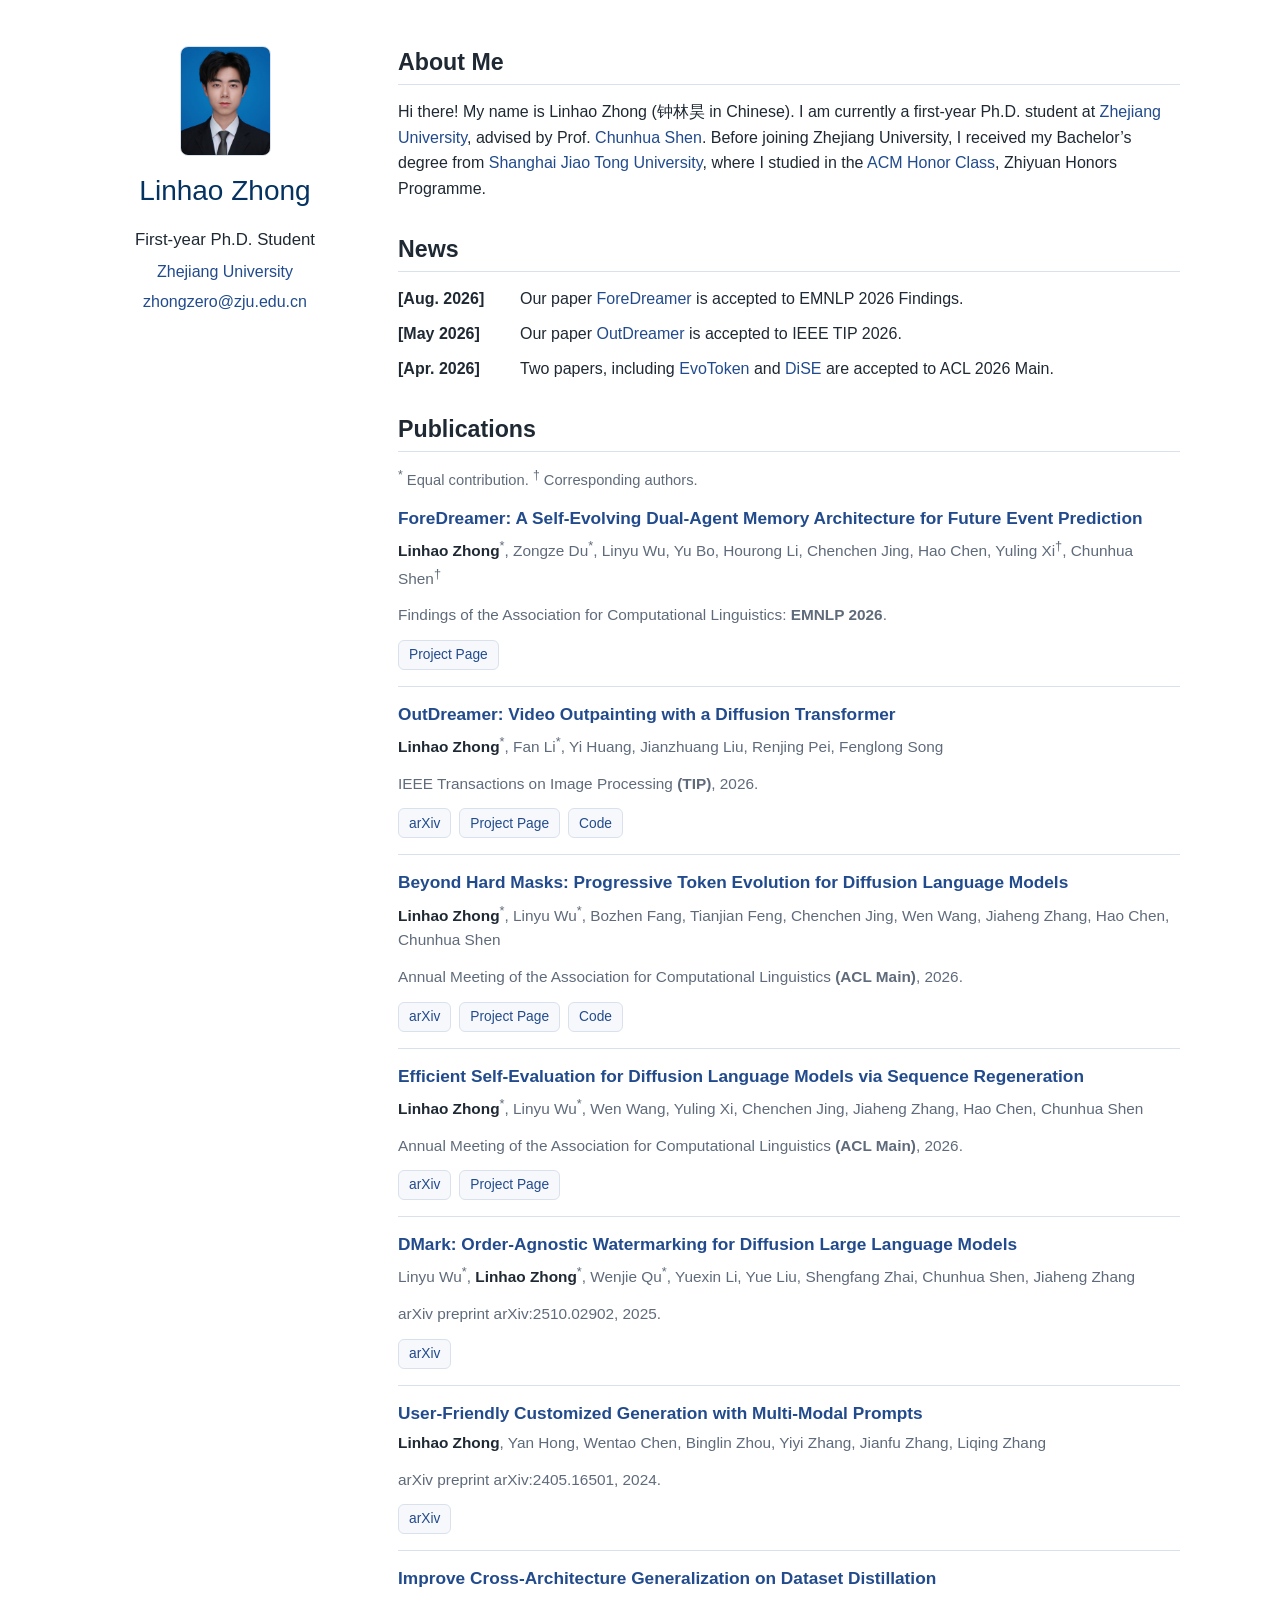
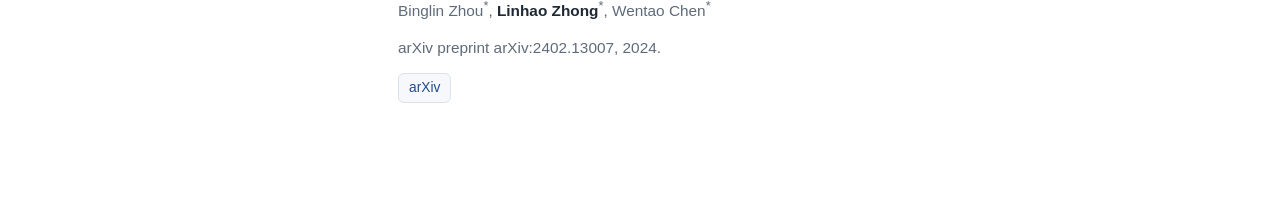
==== index.html @ 13ed76a6 "Add ForeDreamer project page" ====
<!DOCTYPE html>
<html lang="en">
<head>
  <meta charset="UTF-8">
  <meta name="viewport" content="width=device-width, initial-scale=1.0">
  <meta name="description" content="Personal homepage of Linhao Zhong.">
  <title>Linhao Zhong | Zhejiang University</title>
  <link rel="stylesheet" href="./assets/css/homepage.css">
</head>
<body>
  <main class="page">
    <aside class="profile">
      <img class="avatar" src="./assets/Linhao_Zhong.jpg" alt="Linhao Zhong">
      <h1>Linhao Zhong</h1>
      <p class="position">First-year Ph.D. Student</p>
      <p><a href="https://www.zju.edu.cn/" target="_blank" rel="noopener">Zhejiang University</a></p>
      <p><a href="mailto:zhongzero@zju.edu.cn">zhongzero@zju.edu.cn</a></p>
    </aside>

    <section class="content">
      <section class="section" id="about">
        <h2>About Me</h2>
        <p>
          Hi there! My name is Linhao Zhong (钟林昊 in Chinese). I am currently
          a first-year Ph.D. student at
          <a href="https://www.zju.edu.cn/" target="_blank" rel="noopener">Zhejiang University</a>,
          advised by Prof.
          <a href="https://cshen.github.io/" target="_blank" rel="noopener">Chunhua Shen</a>.
          Before joining Zhejiang University, I received my Bachelor’s degree
          from
          <a href="https://en.sjtu.edu.cn/" target="_blank" rel="noopener">Shanghai Jiao Tong University</a>,
          where I studied in the
          <a href="https://acm.sjtu.edu.cn/home" target="_blank" rel="noopener">ACM Honor Class</a>,
          Zhiyuan Honors Programme.
        </p>
      </section>

      <section class="section" id="news">
        <h2>News</h2>
        <ul class="news-list">
          <li>
            <strong>[Aug. 2026]</strong>
            <span>
              Our paper
              <a href="https://zhongzero.github.io/ForeDreamer" target="_blank" rel="noopener">ForeDreamer</a>
              is accepted to EMNLP 2026 Findings.
            </span>
          </li>
          <li>
            <strong>[May 2026]</strong>
            <span>
              Our paper
              <a href="https://zhongzero.github.io/OutDreamer" target="_blank" rel="noopener">OutDreamer</a>
              is accepted to IEEE TIP 2026.
            </span>
          </li>
          <li>
            <strong>[Apr. 2026]</strong>
            <span>
              Two papers, including
              <a href="https://aim-uofa.github.io/EvoTokenDLM" target="_blank" rel="noopener">EvoToken</a>
              and
              <a href="https://zhongzero.github.io/DiSE" target="_blank" rel="noopener">DiSE</a>
              are accepted to ACL 2026 Main.
            </span>
          </li>
        </ul>
      </section>

      <section class="section" id="publications">
        <h2>Publications</h2>
        <p class="pub-note"><sup>*</sup> Equal contribution. <sup>†</sup> Corresponding authors.</p>

        <article class="publication">
          <h3>
            <a href="https://zhongzero.github.io/ForeDreamer" target="_blank" rel="noopener">
              ForeDreamer: A Self-Evolving Dual-Agent Memory Architecture for Future Event Prediction
            </a>
          </h3>
          <p class="authors">
            <strong>Linhao Zhong</strong><sup>*</sup>, Zongze Du<sup>*</sup>, Linyu Wu, Yu Bo, Hourong Li,
            Chenchen Jing, Hao Chen, Yuling Xi<sup>†</sup>, Chunhua Shen<sup>†</sup>
          </p>
          <p class="venue">
            Findings of the Association for Computational Linguistics:
            <strong>EMNLP 2026</strong>.
          </p>
          <div class="links">
            <a href="https://zhongzero.github.io/ForeDreamer" target="_blank" rel="noopener">Project Page</a>
          </div>
        </article>

        <article class="publication">
          <h3>
            <a href="https://arxiv.org/abs/2506.22298" target="_blank" rel="noopener">
              OutDreamer: Video Outpainting with a Diffusion Transformer
            </a>
          </h3>
          <p class="authors">
            <strong>Linhao Zhong</strong><sup>*</sup>, Fan Li<sup>*</sup>, Yi Huang, Jianzhuang Liu,
            Renjing Pei, Fenglong Song
          </p>
          <p class="venue">IEEE Transactions on Image Processing <strong>(TIP)</strong>, 2026.</p>
          <div class="links">
            <a href="https://arxiv.org/abs/2506.22298" target="_blank" rel="noopener">arXiv</a>
            <a href="https://zhongzero.github.io/OutDreamer" target="_blank" rel="noopener">Project Page</a>
            <a href="https://github.com/zhongzero/OutDreamer" target="_blank" rel="noopener">Code</a>
          </div>
        </article>

        <article class="publication">
          <h3>
            <a href="https://arxiv.org/abs/2601.07351" target="_blank" rel="noopener">
              Beyond Hard Masks: Progressive Token Evolution for Diffusion Language Models
            </a>
          </h3>
          <p class="authors">
            <strong>Linhao Zhong</strong><sup>*</sup>, Linyu Wu<sup>*</sup>, Bozhen Fang, Tianjian Feng,
            Chenchen Jing, Wen Wang, Jiaheng Zhang, Hao Chen, Chunhua Shen
          </p>
          <p class="venue">
            Annual Meeting of the Association for Computational Linguistics
            <strong>(ACL Main)</strong>, 2026.
          </p>
          <div class="links">
            <a href="https://arxiv.org/abs/2601.07351" target="_blank" rel="noopener">arXiv</a>
            <a href="https://aim-uofa.github.io/EvoTokenDLM" target="_blank" rel="noopener">Project Page</a>
            <a href="https://github.com/aim-uofa/EvoTokenDLM" target="_blank" rel="noopener">Code</a>
          </div>
        </article>

        <article class="publication">
          <h3>
            <a href="https://arxiv.org/abs/2603.02760" target="_blank" rel="noopener">
              Efficient Self-Evaluation for Diffusion Language Models via Sequence Regeneration
            </a>
          </h3>
          <p class="authors">
            <strong>Linhao Zhong</strong><sup>*</sup>, Linyu Wu<sup>*</sup>, Wen Wang, Yuling Xi,
            Chenchen Jing, Jiaheng Zhang, Hao Chen, Chunhua Shen
          </p>
          <p class="venue">
            Annual Meeting of the Association for Computational Linguistics
            <strong>(ACL Main)</strong>, 2026.
          </p>
          <div class="links">
            <a href="https://arxiv.org/abs/2603.02760" target="_blank" rel="noopener">arXiv</a>
            <a href="https://zhongzero.github.io/DiSE" target="_blank" rel="noopener">Project Page</a>
          </div>
        </article>

        <article class="publication">
          <h3>
            <a href="https://arxiv.org/abs/2510.02902" target="_blank" rel="noopener">
              DMark: Order-Agnostic Watermarking for Diffusion Large Language Models
            </a>
          </h3>
          <p class="authors">
            Linyu Wu<sup>*</sup>, <strong>Linhao Zhong</strong><sup>*</sup>, Wenjie Qu<sup>*</sup>, Yuexin Li,
            Yue Liu, Shengfang Zhai, Chunhua Shen, Jiaheng Zhang
          </p>
          <p class="venue">arXiv preprint arXiv:2510.02902, 2025.</p>
          <div class="links">
            <a href="https://arxiv.org/abs/2510.02902" target="_blank" rel="noopener">arXiv</a>
          </div>
        </article>

        <article class="publication">
          <h3>
            <a href="https://arxiv.org/abs/2405.16501" target="_blank" rel="noopener">
              User-Friendly Customized Generation with Multi-Modal Prompts
            </a>
          </h3>
          <p class="authors">
            <strong>Linhao Zhong</strong>, Yan Hong, Wentao Chen, Binglin Zhou,
            Yiyi Zhang, Jianfu Zhang, Liqing Zhang
          </p>
          <p class="venue">arXiv preprint arXiv:2405.16501, 2024.</p>
          <div class="links">
            <a href="https://arxiv.org/abs/2405.16501" target="_blank" rel="noopener">arXiv</a>
          </div>
        </article>

        <article class="publication">
          <h3>
            <a href="https://arxiv.org/abs/2402.13007" target="_blank" rel="noopener">
              Improve Cross-Architecture Generalization on Dataset Distillation
            </a>
          </h3>
          <p class="authors">Binglin Zhou<sup>*</sup>, <strong>Linhao Zhong</strong><sup>*</sup>, Wentao Chen<sup>*</sup></p>
          <p class="venue">arXiv preprint arXiv:2402.13007, 2024.</p>
          <div class="links">
            <a href="https://arxiv.org/abs/2402.13007" target="_blank" rel="noopener">arXiv</a>
          </div>
        </article>
      </section>
    </section>
  </main>
</body>
</html>
---- assets/css/homepage.css ----
:root {
  --background: #ffffff;
  --text: #1f2933;
  --muted: #5f6b7a;
  --border: #d9e2ec;
  --link: #224b8d;
  --link-hover: #0f2f64;
  --soft: #f6f8fb;
}

* {
  box-sizing: border-box;
}

html {
  font-size: 16px;
}

body {
  margin: 0;
  color: var(--text);
  background: var(--background);
  font-family: -apple-system, BlinkMacSystemFont, "Segoe UI", Arial, sans-serif;
  line-height: 1.6;
}

a {
  color: var(--link);
  text-decoration: none;
}

a:hover,
a:focus {
  color: var(--link-hover);
  text-decoration: underline;
}

.page {
  display: grid;
  grid-template-columns: 250px minmax(0, 1fr);
  gap: 48px;
  width: min(1080px, calc(100% - 48px));
  margin: 0 auto;
  padding: 46px 0 64px;
}

.profile {
  position: sticky;
  top: 32px;
  align-self: start;
  text-align: center;
}

.avatar {
  display: block;
  width: 91px;
  height: 110px;
  margin: 0 auto 20px;
  object-fit: cover;
  object-position: center 22%;
  border-radius: 8px;
  border: 1px solid var(--border);
}

.profile h1 {
  margin: 0 0 20px;
  color: #043361;
  font-size: 28px;
  line-height: 1.1;
  font-weight: 500;
  letter-spacing: 0;
}

.profile p {
  margin: 5px 0;
  color: var(--muted);
}

.profile .position {
  color: var(--text);
  font-size: 1.05rem;
}

.content {
  min-width: 0;
  padding-top: 2px;
}

.section {
  margin-bottom: 34px;
}

.section h2 {
  margin: 0 0 14px;
  padding-bottom: 7px;
  border-bottom: 1px solid var(--border);
  font-size: 1.45rem;
  line-height: 1.25;
  font-weight: 650;
  letter-spacing: 0;
}

.section p {
  margin: 0 0 12px;
}

.pub-note {
  color: var(--muted);
  font-size: 0.92rem;
}

.news-list {
  margin: 0;
  padding-left: 0;
  list-style: none;
}

.news-list li {
  display: grid;
  grid-template-columns: 112px minmax(0, 1fr);
  gap: 10px;
  margin-bottom: 9px;
}

.news-list strong {
  white-space: nowrap;
}

.publication {
  padding: 16px 0;
  border-bottom: 1px solid var(--border);
}

.publication:first-of-type {
  padding-top: 2px;
}

.publication:last-child {
  border-bottom: 0;
}

.publication h3 {
  margin: 0 0 6px;
  font-size: 1.08rem;
  line-height: 1.35;
  font-weight: 650;
  letter-spacing: 0;
}

.authors,
.venue {
  color: var(--muted);
  font-size: 0.96rem;
}

.authors strong {
  color: var(--text);
}

.links {
  display: flex;
  flex-wrap: wrap;
  gap: 8px;
  margin-top: 9px;
}

.links a {
  display: inline-flex;
  align-items: center;
  min-height: 30px;
  padding: 4px 10px;
  border: 1px solid var(--border);
  border-radius: 6px;
  background: var(--soft);
  color: var(--link);
  font-size: 0.86rem;
  line-height: 1;
}

.links a:hover,
.links a:focus {
  border-color: var(--link);
  text-decoration: none;
}

@media (max-width: 760px) {
  .page {
    display: block;
    width: min(100% - 32px, 680px);
    padding: 28px 0 44px;
  }

  .profile {
    position: static;
    margin-bottom: 34px;
  }

  .avatar {
    width: 80px;
    height: 97px;
  }

  .section h2 {
    font-size: 1.32rem;
  }

  .news-list li {
    display: block;
  }

  .news-list strong {
    display: block;
  }
}
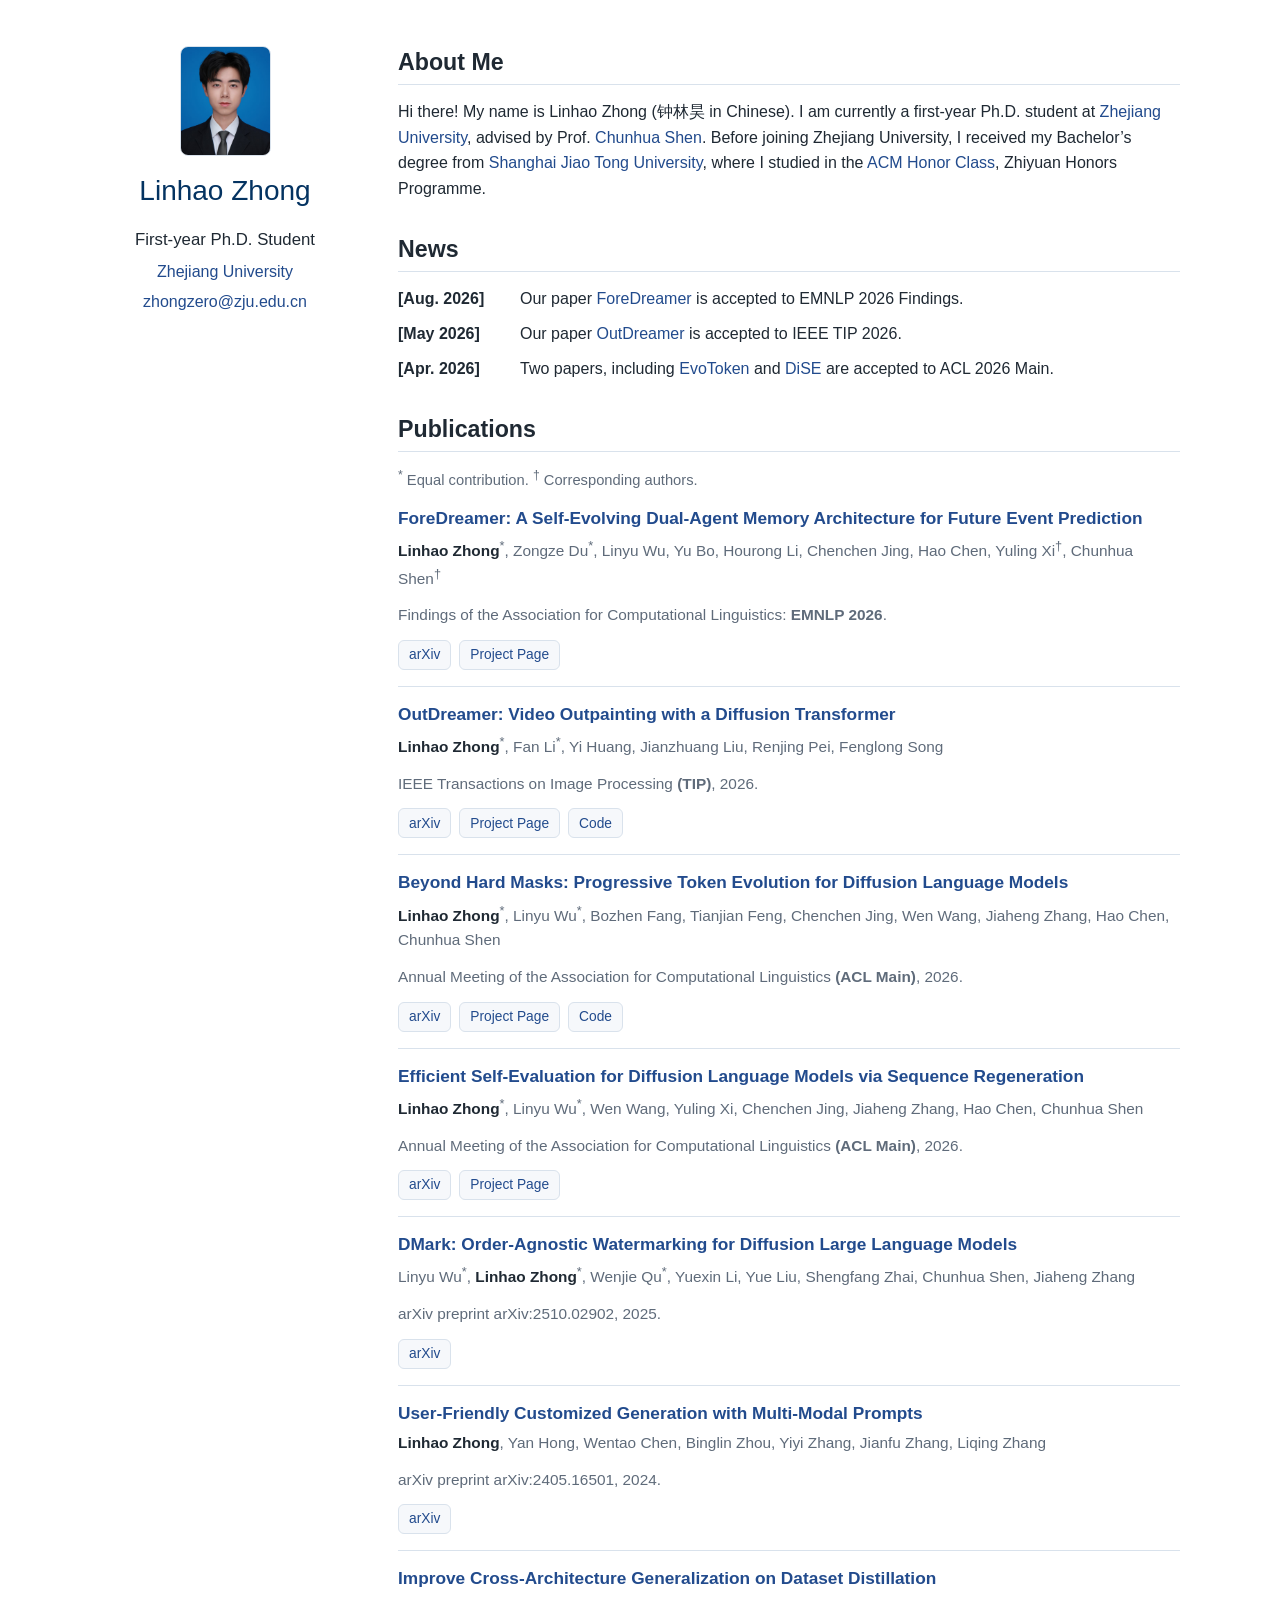
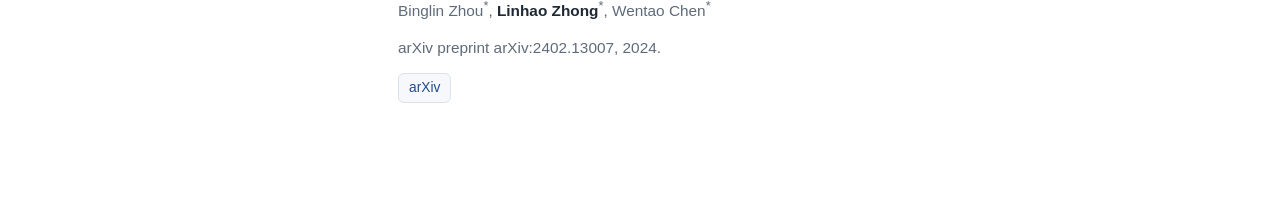
==== commit cda1d70b: "Add ForeDreamer arXiv and citation" ====
--- a/index.html
+++ b/index.html
@@ -73,7 +73,7 @@
 
         <article class="publication">
           <h3>
-            <a href="https://zhongzero.github.io/ForeDreamer" target="_blank" rel="noopener">
+            <a href="https://arxiv.org/abs/2608.20920" target="_blank" rel="noopener">
               ForeDreamer: A Self-Evolving Dual-Agent Memory Architecture for Future Event Prediction
             </a>
           </h3>
@@ -86,6 +86,7 @@
             <strong>EMNLP 2026</strong>.
           </p>
           <div class="links">
+            <a href="https://arxiv.org/abs/2608.20920" target="_blank" rel="noopener">arXiv</a>
             <a href="https://zhongzero.github.io/ForeDreamer" target="_blank" rel="noopener">Project Page</a>
           </div>
         </article>
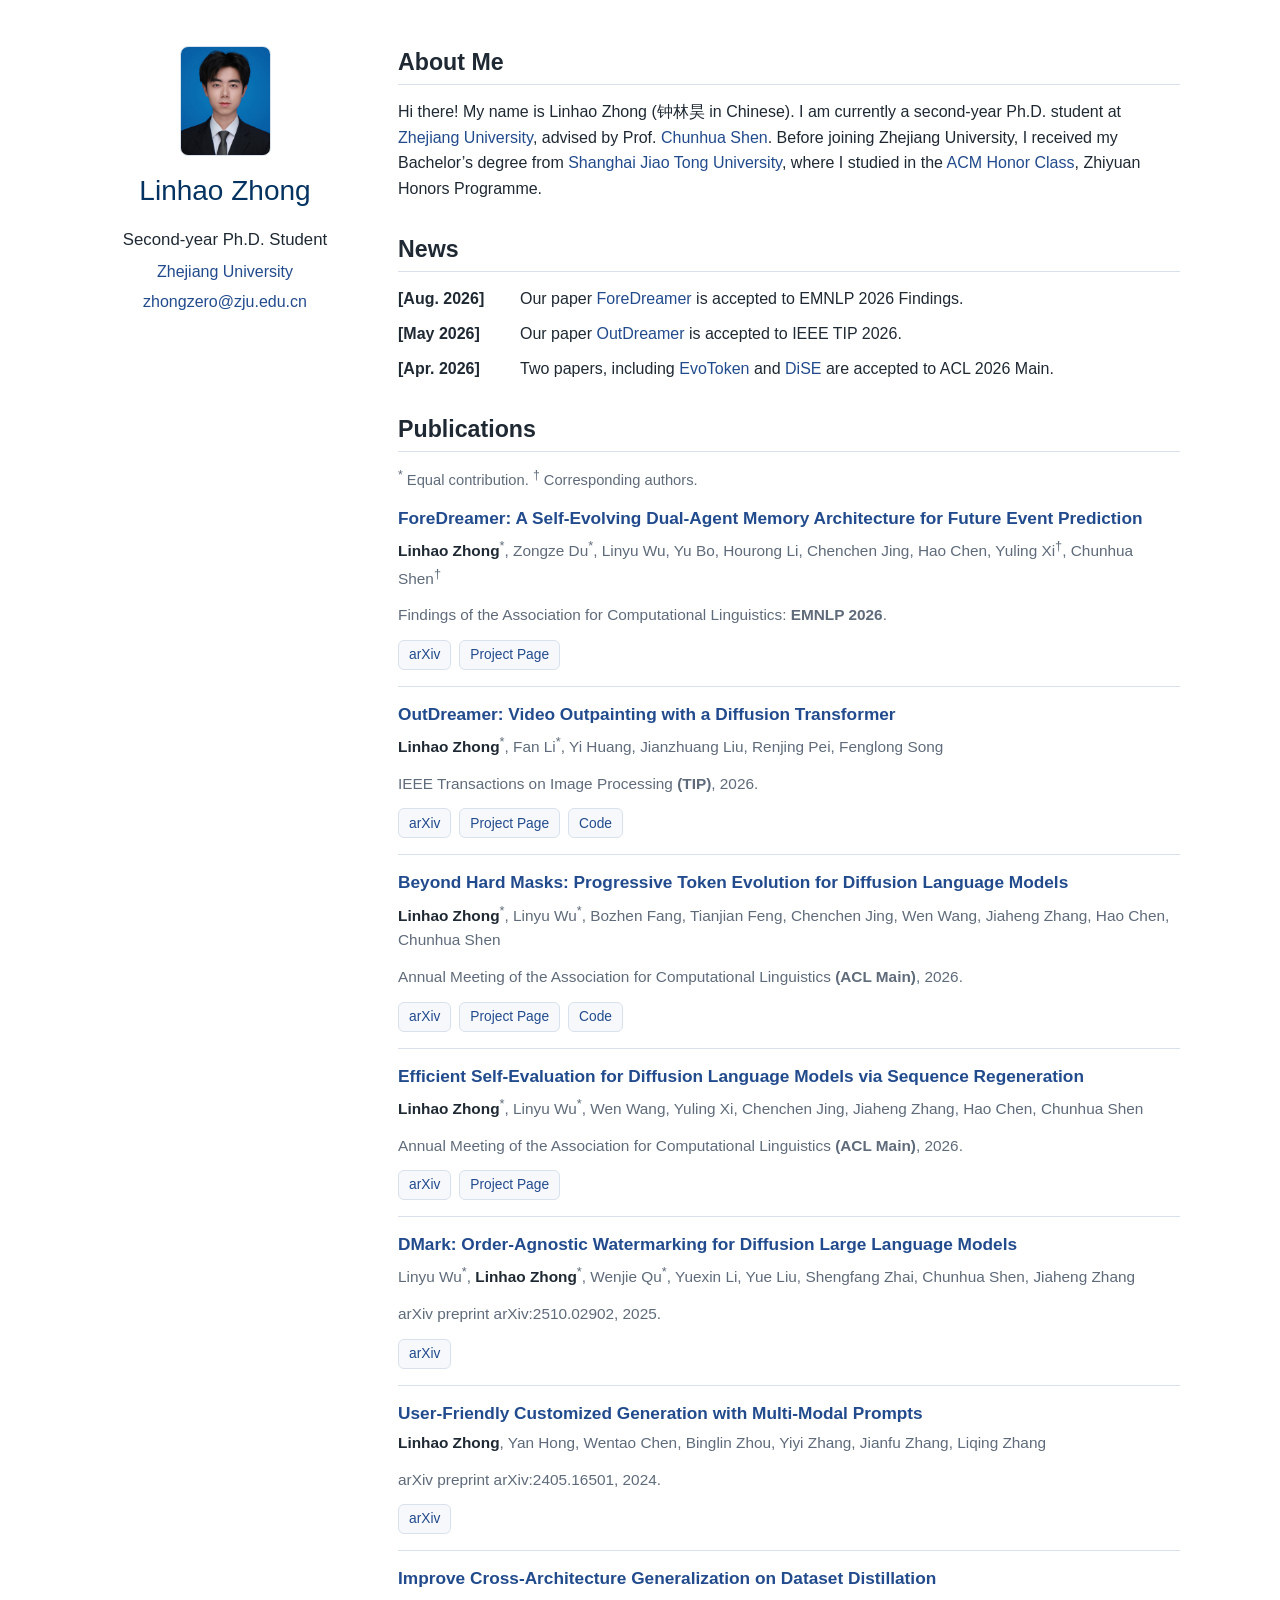
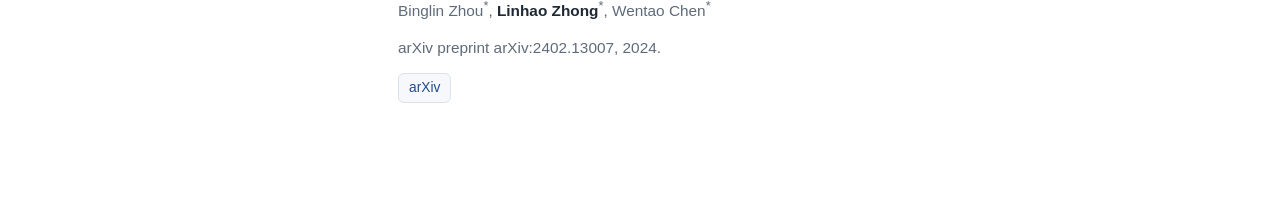
==== commit 9197bf00: "Update PhD year on homepage" ====
--- a/index.html
+++ b/index.html
@@ -12,7 +12,7 @@
     <aside class="profile">
       <img class="avatar" src="./assets/Linhao_Zhong.jpg" alt="Linhao Zhong">
       <h1>Linhao Zhong</h1>
-      <p class="position">First-year Ph.D. Student</p>
+      <p class="position">Second-year Ph.D. Student</p>
       <p><a href="https://www.zju.edu.cn/" target="_blank" rel="noopener">Zhejiang University</a></p>
       <p><a href="mailto:zhongzero@zju.edu.cn">zhongzero@zju.edu.cn</a></p>
     </aside>
@@ -22,7 +22,7 @@
         <h2>About Me</h2>
         <p>
           Hi there! My name is Linhao Zhong (钟林昊 in Chinese). I am currently
-          a first-year Ph.D. student at
+          a second-year Ph.D. student at
           <a href="https://www.zju.edu.cn/" target="_blank" rel="noopener">Zhejiang University</a>,
           advised by Prof.
           <a href="https://cshen.github.io/" target="_blank" rel="noopener">Chunhua Shen</a>.
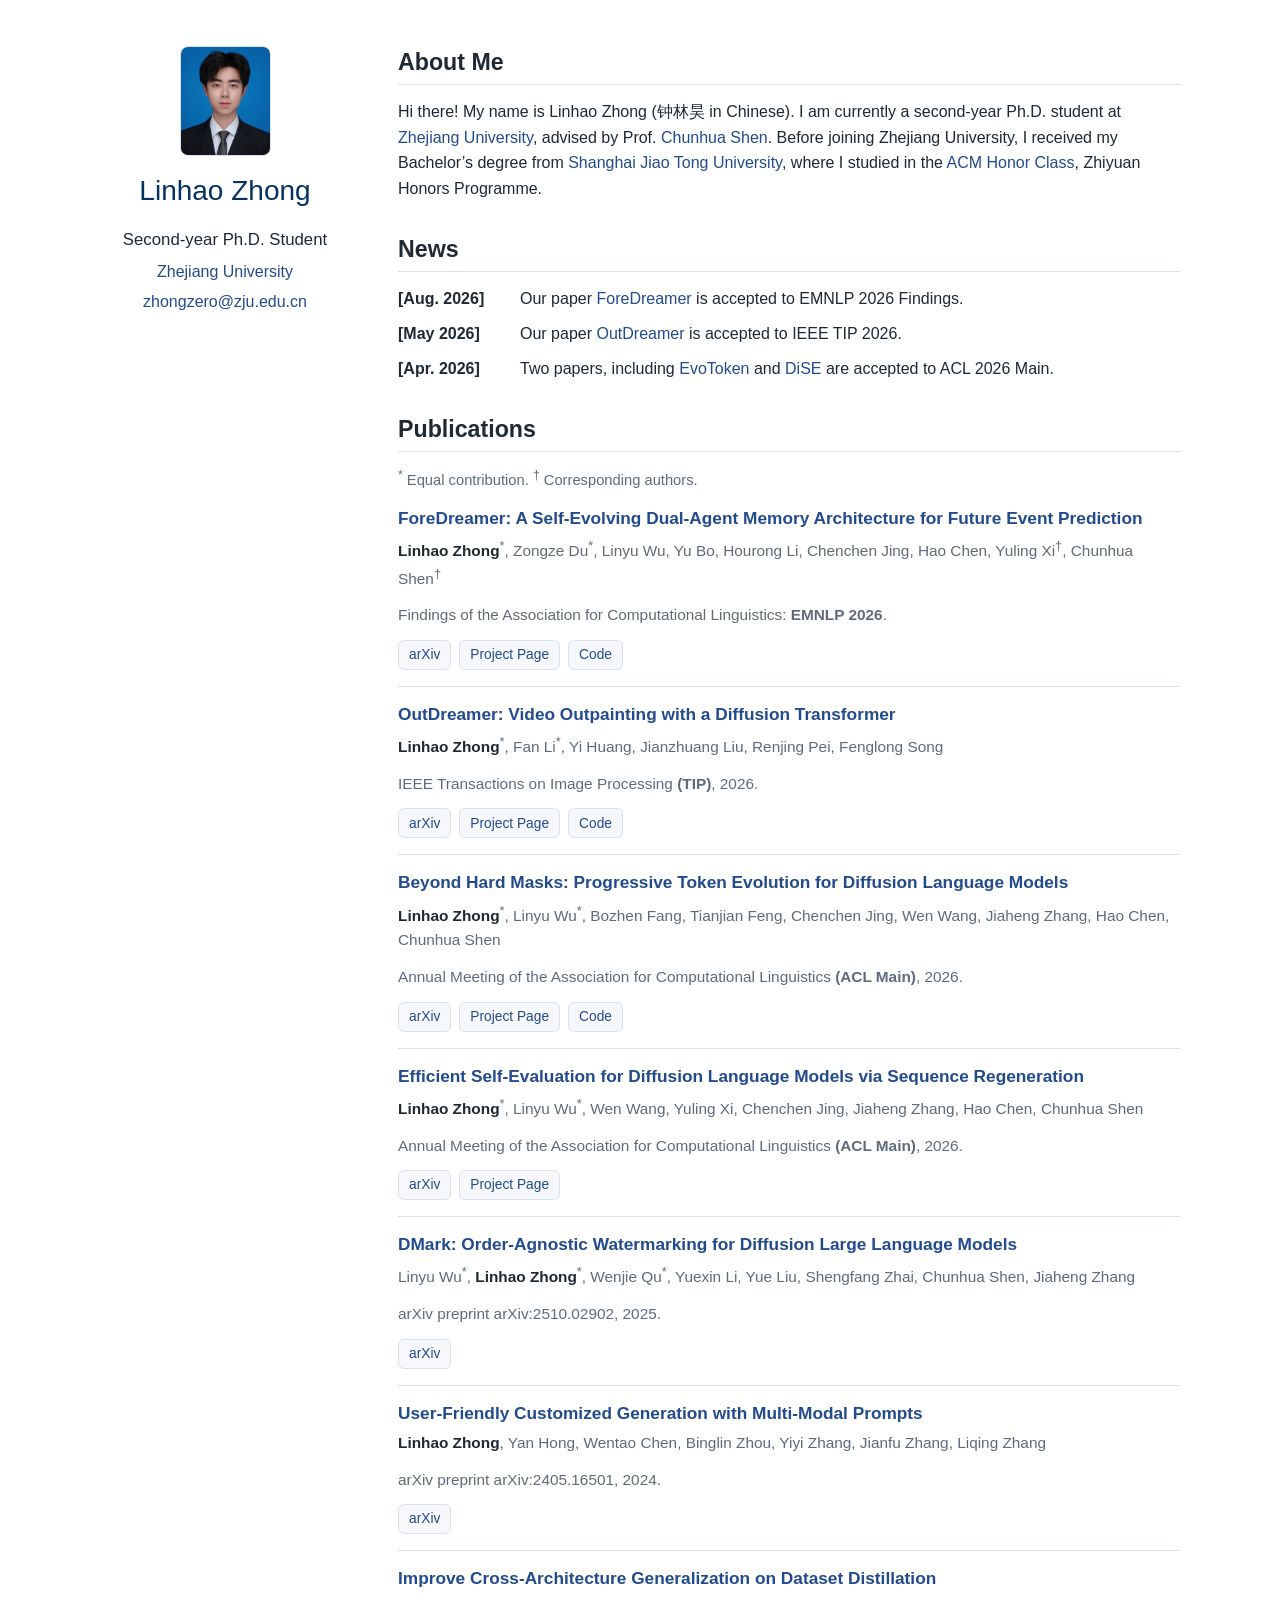
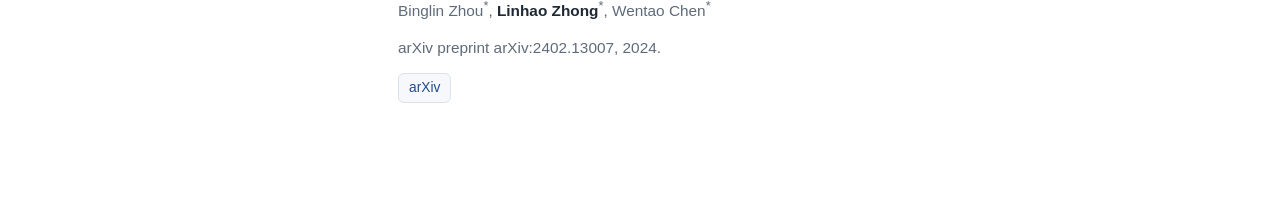
==== commit 02941748: "Add ForeDreamer code links" ====
--- a/index.html
+++ b/index.html
@@ -88,6 +88,7 @@
           <div class="links">
             <a href="https://arxiv.org/abs/2608.20920" target="_blank" rel="noopener">arXiv</a>
             <a href="https://zhongzero.github.io/ForeDreamer" target="_blank" rel="noopener">Project Page</a>
+            <a href="https://github.com/zhongzero/ForeDreamer" target="_blank" rel="noopener">Code</a>
           </div>
         </article>
 
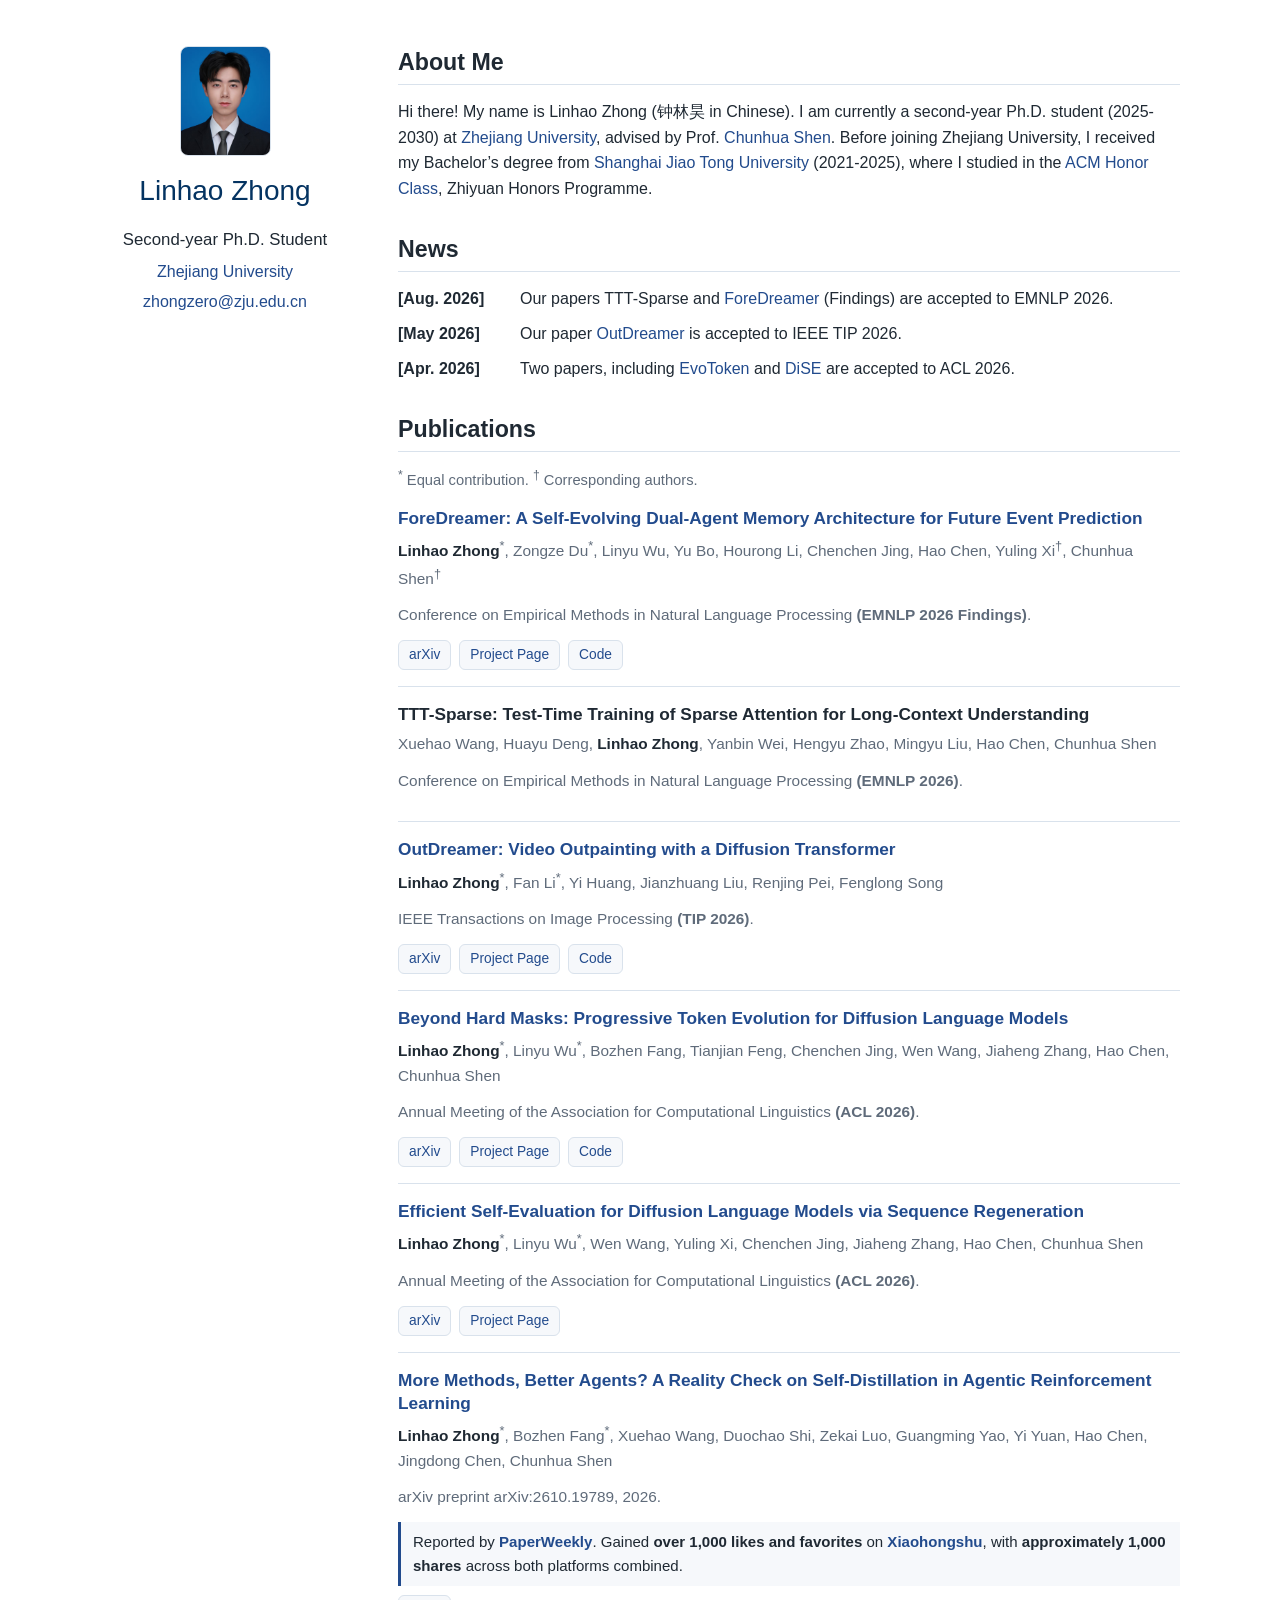
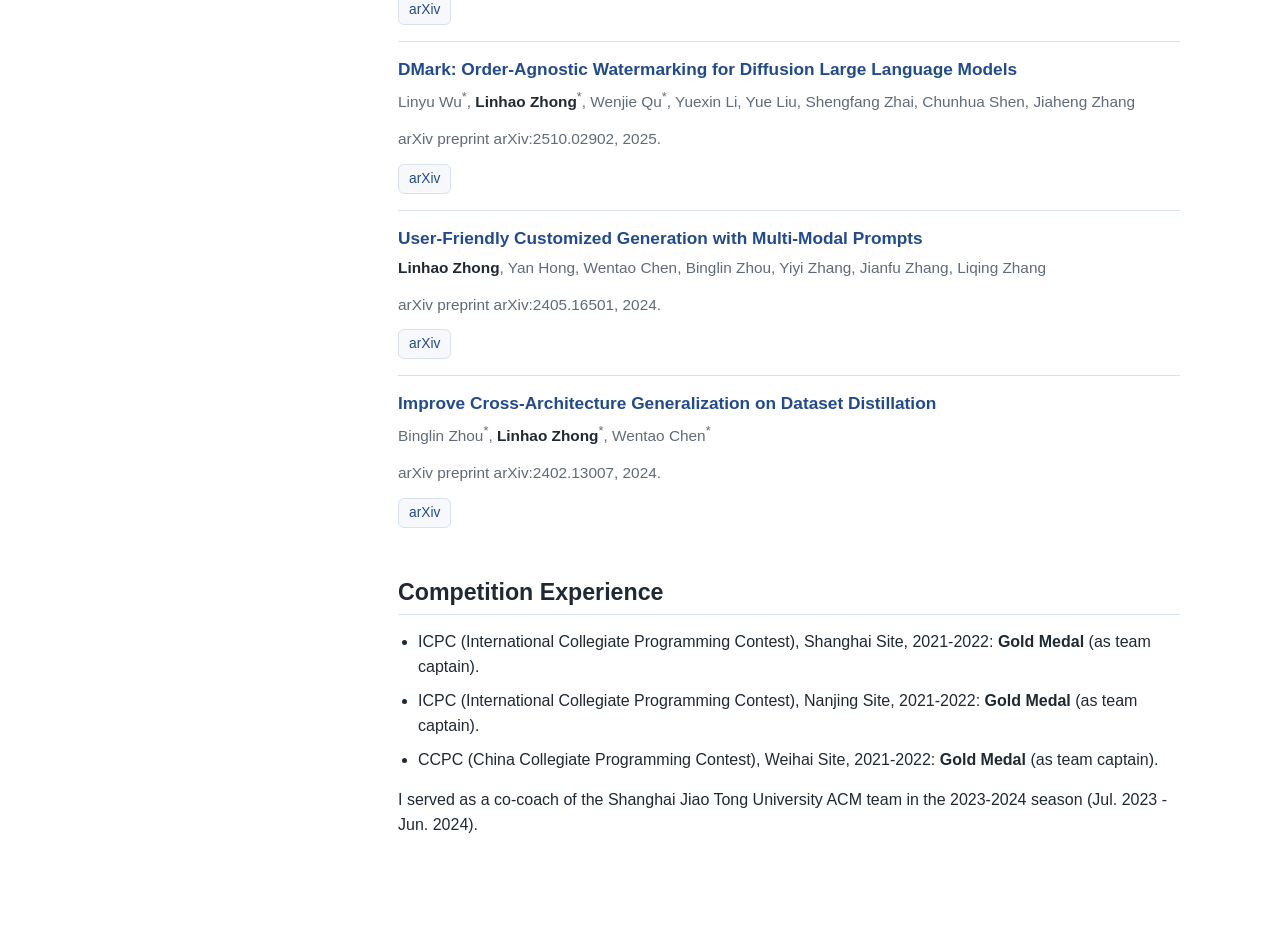
==== commit c6863ba8: "Update homepage publications, education dates, and competition experience" ====
--- a/index.html
+++ b/index.html
@@ -22,13 +22,13 @@
         <h2>About Me</h2>
         <p>
           Hi there! My name is Linhao Zhong (钟林昊 in Chinese). I am currently
-          a second-year Ph.D. student at
+          a second-year Ph.D. student (2025-2030) at
           <a href="https://www.zju.edu.cn/" target="_blank" rel="noopener">Zhejiang University</a>,
           advised by Prof.
           <a href="https://cshen.github.io/" target="_blank" rel="noopener">Chunhua Shen</a>.
           Before joining Zhejiang University, I received my Bachelor’s degree
           from
-          <a href="https://en.sjtu.edu.cn/" target="_blank" rel="noopener">Shanghai Jiao Tong University</a>,
+          <a href="https://en.sjtu.edu.cn/" target="_blank" rel="noopener">Shanghai Jiao Tong University</a> (2021-2025),
           where I studied in the
           <a href="https://acm.sjtu.edu.cn/home" target="_blank" rel="noopener">ACM Honor Class</a>,
           Zhiyuan Honors Programme.
@@ -41,9 +41,9 @@
           <li>
             <strong>[Aug. 2026]</strong>
             <span>
-              Our paper
+              Our papers TTT-Sparse and
               <a href="https://zhongzero.github.io/ForeDreamer" target="_blank" rel="noopener">ForeDreamer</a>
-              is accepted to EMNLP 2026 Findings.
+              (Findings) are accepted to EMNLP 2026.
             </span>
           </li>
           <li>
@@ -61,7 +61,7 @@
               <a href="https://aim-uofa.github.io/EvoTokenDLM" target="_blank" rel="noopener">EvoToken</a>
               and
               <a href="https://zhongzero.github.io/DiSE" target="_blank" rel="noopener">DiSE</a>
-              are accepted to ACL 2026 Main.
+              are accepted to ACL 2026.
             </span>
           </li>
         </ul>
@@ -82,8 +82,8 @@
             Chenchen Jing, Hao Chen, Yuling Xi<sup>†</sup>, Chunhua Shen<sup>†</sup>
           </p>
           <p class="venue">
-            Findings of the Association for Computational Linguistics:
-            <strong>EMNLP 2026</strong>.
+            Conference on Empirical Methods in Natural Language Processing
+            <strong>(EMNLP 2026 Findings)</strong>.
           </p>
           <div class="links">
             <a href="https://arxiv.org/abs/2608.20920" target="_blank" rel="noopener">arXiv</a>
@@ -93,6 +93,18 @@
         </article>
 
         <article class="publication">
+          <h3>TTT-Sparse: Test-Time Training of Sparse Attention for Long-Context Understanding</h3>
+          <p class="authors">
+            Xuehao Wang, Huayu Deng, <strong>Linhao Zhong</strong>, Yanbin Wei, Hengyu Zhao,
+            Mingyu Liu, Hao Chen, Chunhua Shen
+          </p>
+          <p class="venue">
+            Conference on Empirical Methods in Natural Language Processing
+            <strong>(EMNLP 2026)</strong>.
+          </p>
+        </article>
+
+        <article class="publication">
           <h3>
             <a href="https://arxiv.org/abs/2506.22298" target="_blank" rel="noopener">
               OutDreamer: Video Outpainting with a Diffusion Transformer
@@ -102,7 +114,7 @@
             <strong>Linhao Zhong</strong><sup>*</sup>, Fan Li<sup>*</sup>, Yi Huang, Jianzhuang Liu,
             Renjing Pei, Fenglong Song
           </p>
-          <p class="venue">IEEE Transactions on Image Processing <strong>(TIP)</strong>, 2026.</p>
+          <p class="venue">IEEE Transactions on Image Processing <strong>(TIP 2026)</strong>.</p>
           <div class="links">
             <a href="https://arxiv.org/abs/2506.22298" target="_blank" rel="noopener">arXiv</a>
             <a href="https://zhongzero.github.io/OutDreamer" target="_blank" rel="noopener">Project Page</a>
@@ -122,7 +134,7 @@
           </p>
           <p class="venue">
             Annual Meeting of the Association for Computational Linguistics
-            <strong>(ACL Main)</strong>, 2026.
+            <strong>(ACL 2026)</strong>.
           </p>
           <div class="links">
             <a href="https://arxiv.org/abs/2601.07351" target="_blank" rel="noopener">arXiv</a>
@@ -143,7 +155,7 @@
           </p>
           <p class="venue">
             Annual Meeting of the Association for Computational Linguistics
-            <strong>(ACL Main)</strong>, 2026.
+            <strong>(ACL 2026)</strong>.
           </p>
           <div class="links">
             <a href="https://arxiv.org/abs/2603.02760" target="_blank" rel="noopener">arXiv</a>
@@ -153,6 +165,29 @@
 
         <article class="publication">
           <h3>
+            <a href="https://arxiv.org/abs/2610.19789" target="_blank" rel="noopener">
+              More Methods, Better Agents? A Reality Check on Self-Distillation in Agentic Reinforcement Learning
+            </a>
+          </h3>
+          <p class="authors">
+            <strong>Linhao Zhong</strong><sup>*</sup>, Bozhen Fang<sup>*</sup>, Xuehao Wang, Duochao Shi, Zekai Luo,
+            Guangming Yao, Yi Yuan, Hao Chen, Jingdong Chen, Chunhua Shen
+          </p>
+          <p class="venue">arXiv preprint arXiv:2610.19789, 2026.</p>
+          <p class="publication-highlight">
+            Reported by
+            <a href="https://mp.weixin.qq.com/s/-iD2lWWc0sZpeTsfw_-_2Q" target="_blank" rel="noopener"><strong>PaperWeekly</strong></a>.
+            Gained <strong>over 1,000 likes and favorites</strong> on
+            <a href="https://xhslink.cn/o/4y6QrG2j9lM" target="_blank" rel="noopener"><strong>Xiaohongshu</strong></a>,
+            with <strong>approximately 1,000 shares</strong> across both platforms combined.
+          </p>
+          <div class="links">
+            <a href="https://arxiv.org/abs/2610.19789" target="_blank" rel="noopener">arXiv</a>
+          </div>
+        </article>
+
+        <article class="publication">
+          <h3>
             <a href="https://arxiv.org/abs/2510.02902" target="_blank" rel="noopener">
               DMark: Order-Agnostic Watermarking for Diffusion Large Language Models
             </a>
@@ -195,6 +230,28 @@
             <a href="https://arxiv.org/abs/2402.13007" target="_blank" rel="noopener">arXiv</a>
           </div>
         </article>
+      </section>
+
+      <section class="section" id="competition">
+        <h2>Competition Experience</h2>
+        <ul class="competition-list">
+          <li>
+            ICPC (International Collegiate Programming Contest), Shanghai Site, 2021-2022:
+            <strong>Gold Medal</strong> (as team captain).
+          </li>
+          <li>
+            ICPC (International Collegiate Programming Contest), Nanjing Site, 2021-2022:
+            <strong>Gold Medal</strong> (as team captain).
+          </li>
+          <li>
+            CCPC (China Collegiate Programming Contest), Weihai Site, 2021-2022:
+            <strong>Gold Medal</strong> (as team captain).
+          </li>
+        </ul>
+        <p>
+          I served as a co-coach of the Shanghai Jiao Tong University ACM team in the
+          2023-2024 season (Jul. 2023 - Jun. 2024).
+        </p>
       </section>
     </section>
   </main>
--- a/assets/css/homepage.css
+++ b/assets/css/homepage.css
@@ -126,6 +126,15 @@
   white-space: nowrap;
 }
 
+.competition-list {
+  margin: 0 0 14px;
+  padding-left: 20px;
+}
+
+.competition-list li {
+  margin-bottom: 8px;
+}
+
 .publication {
   padding: 16px 0;
   border-bottom: 1px solid var(--border);
@@ -155,6 +164,14 @@
 
 .authors strong {
   color: var(--text);
+}
+
+.publication .publication-highlight {
+  margin: 12px 0 0;
+  padding: 8px 12px;
+  border-left: 3px solid var(--link);
+  background: var(--soft);
+  font-size: 0.94rem;
 }
 
 .links {
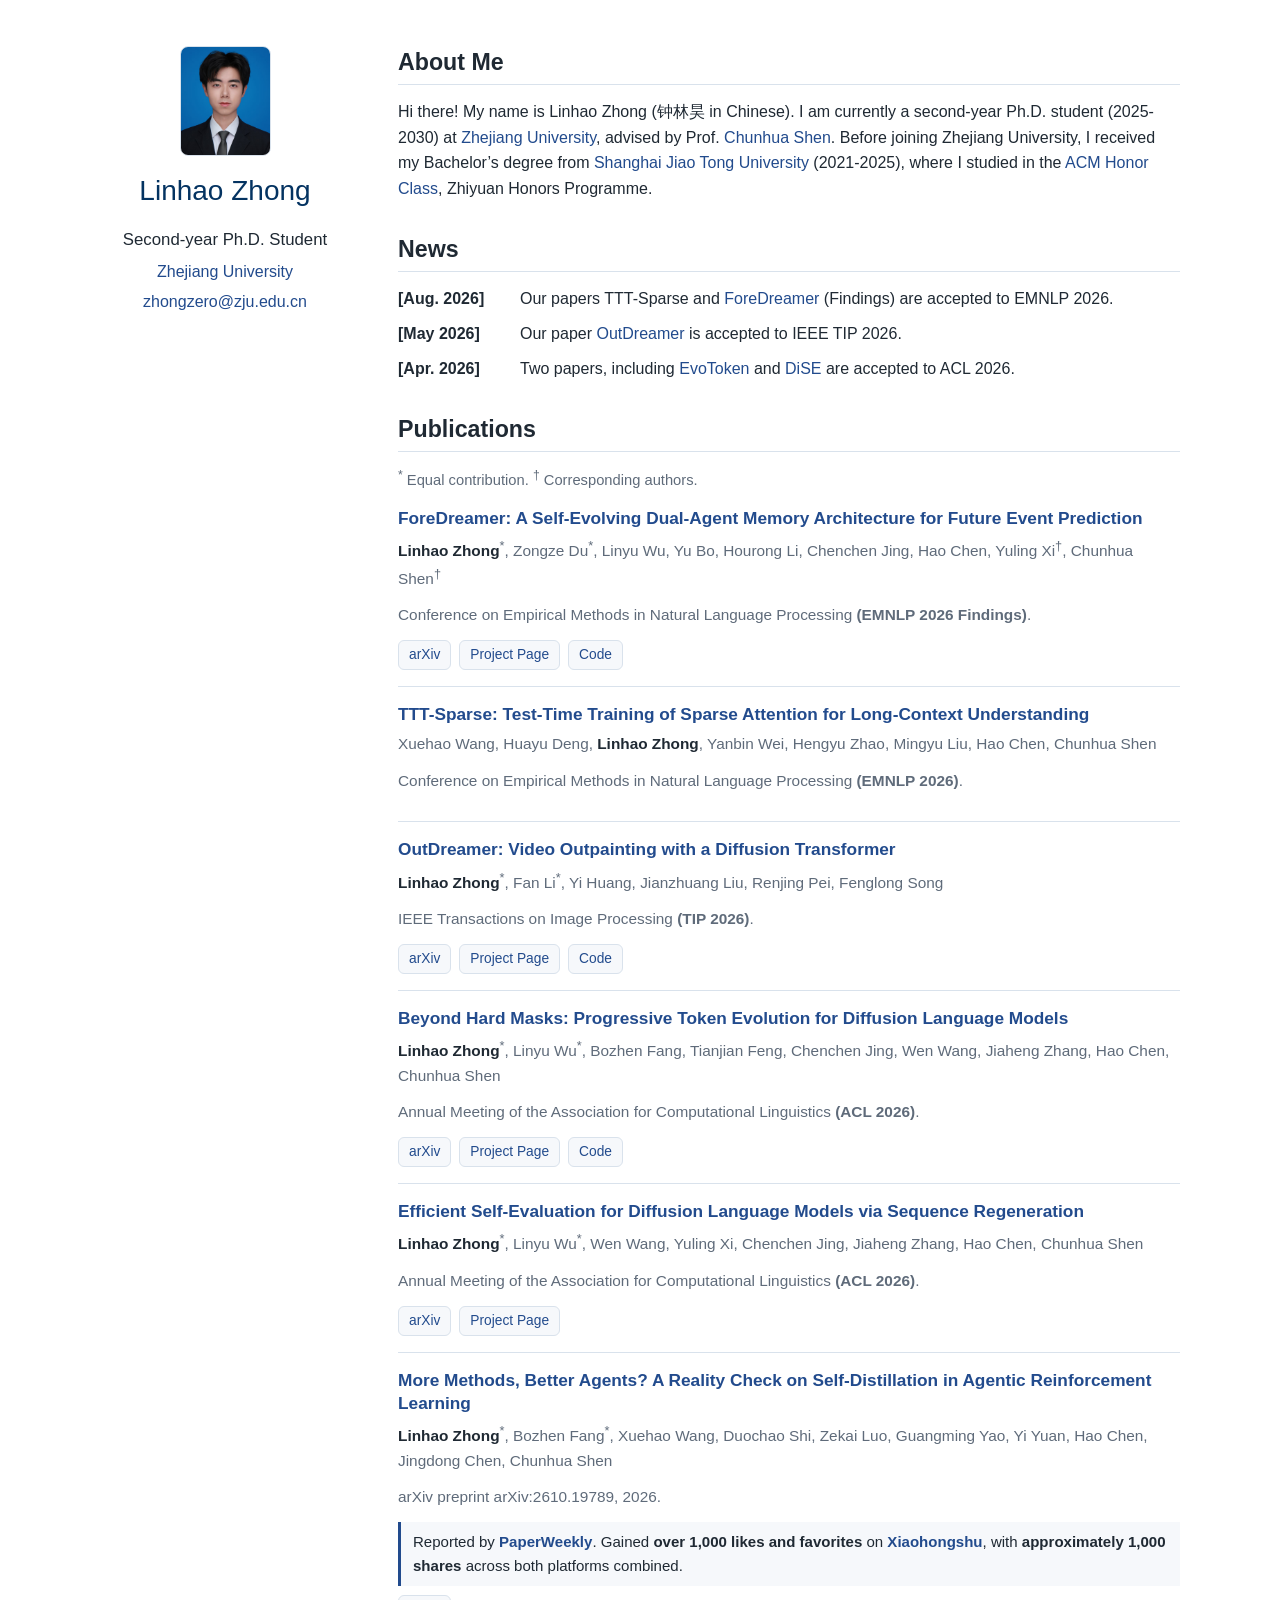
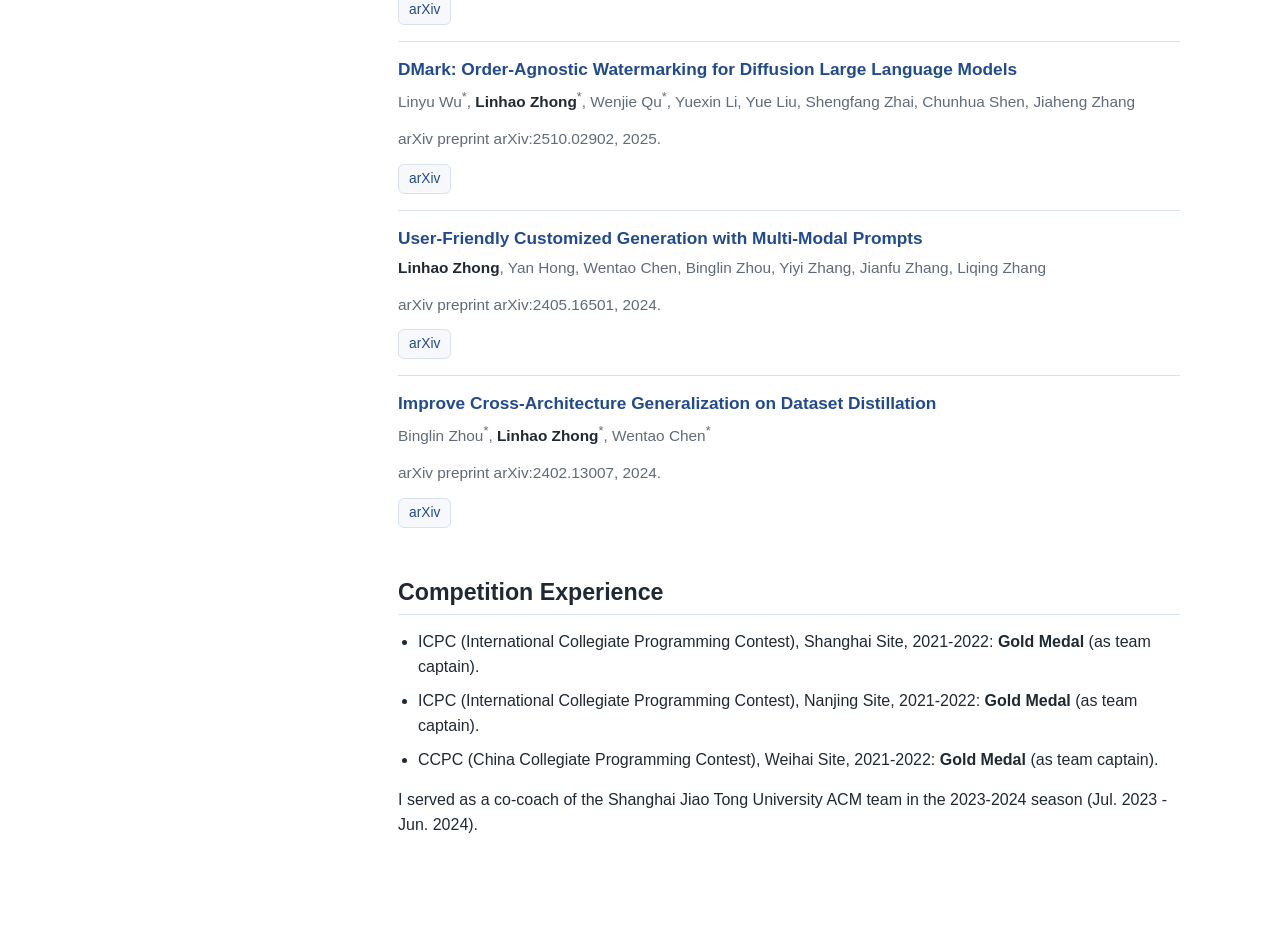
==== commit 985a1175: "Link TTT-Sparse publication title to the EMNLP paper" ====
--- a/index.html
+++ b/index.html
@@ -93,7 +93,11 @@
         </article>
 
         <article class="publication">
-          <h3>TTT-Sparse: Test-Time Training of Sparse Attention for Long-Context Understanding</h3>
+          <h3>
+            <a href="https://aclanthology.org/2026.emnlp-main.1575.pdf" target="_blank" rel="noopener">
+              TTT-Sparse: Test-Time Training of Sparse Attention for Long-Context Understanding
+            </a>
+          </h3>
           <p class="authors">
             Xuehao Wang, Huayu Deng, <strong>Linhao Zhong</strong>, Yanbin Wei, Hengyu Zhao,
             Mingyu Liu, Hao Chen, Chunhua Shen
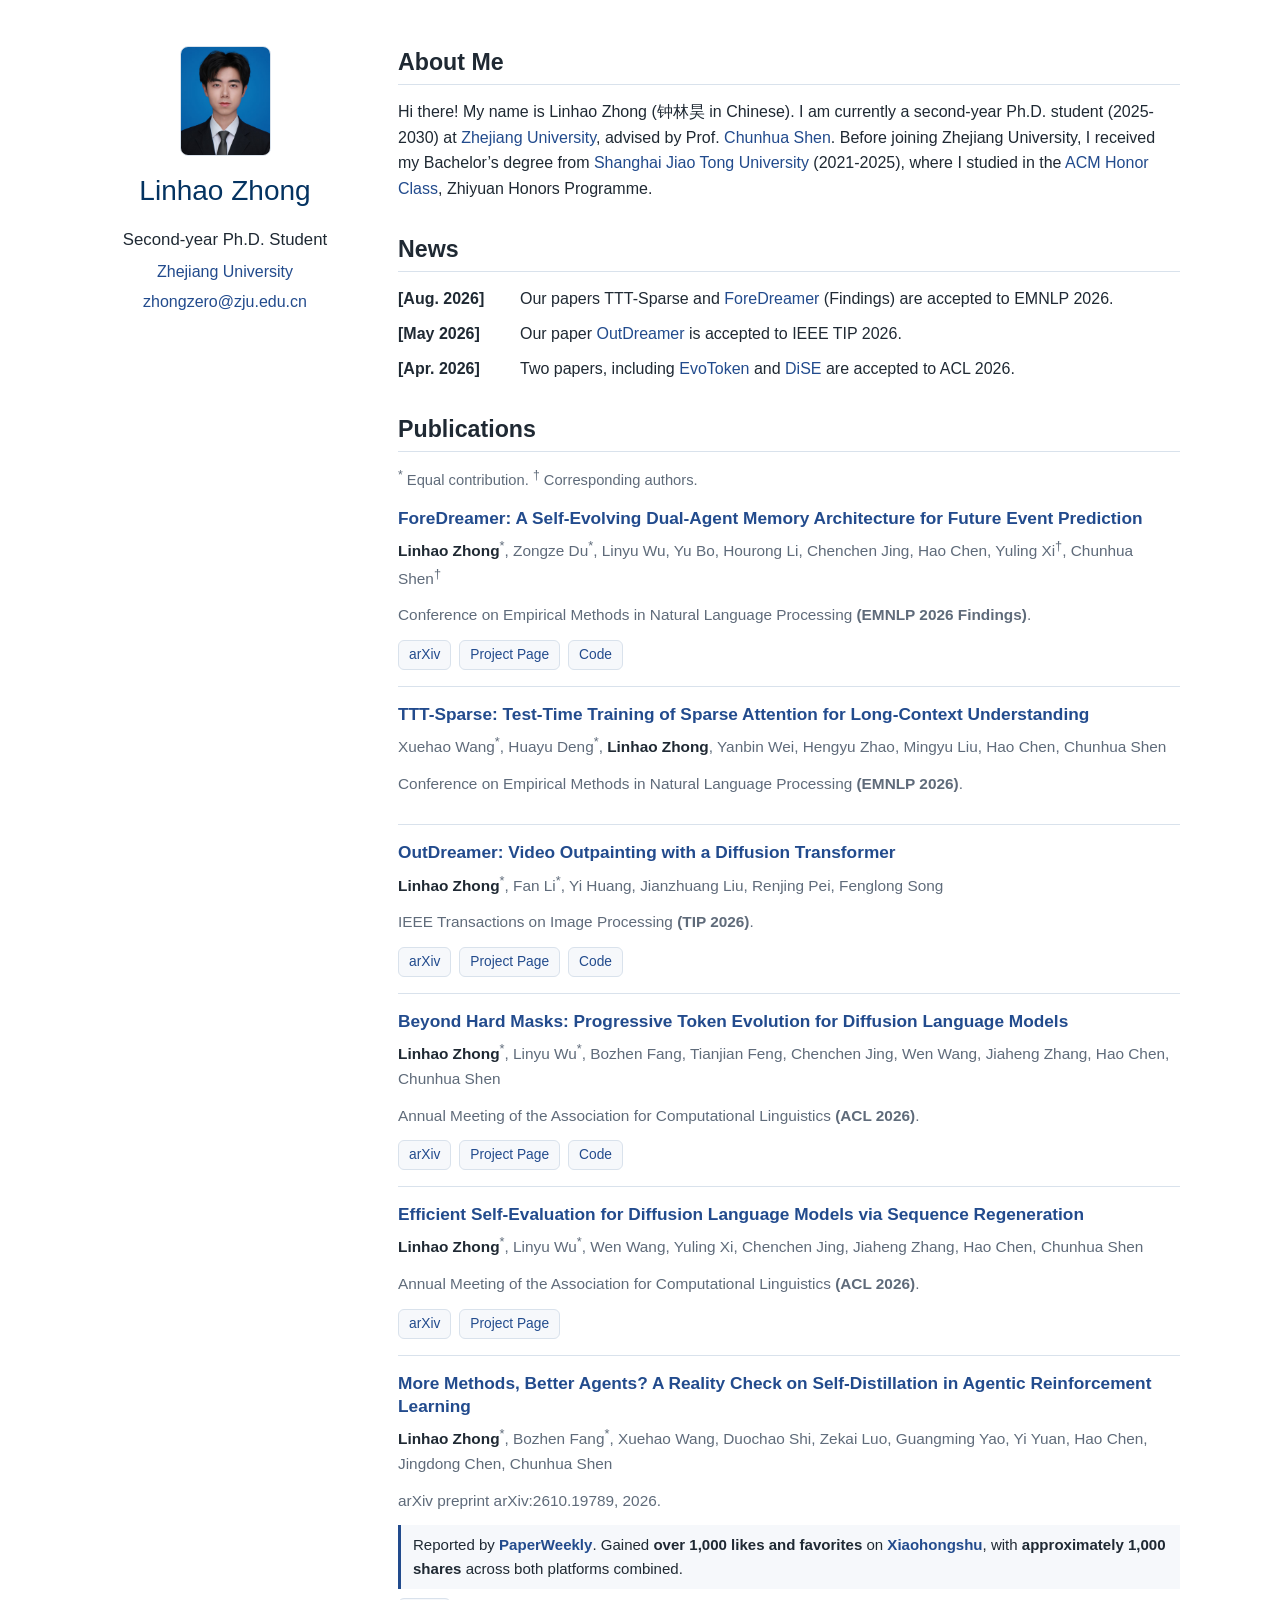
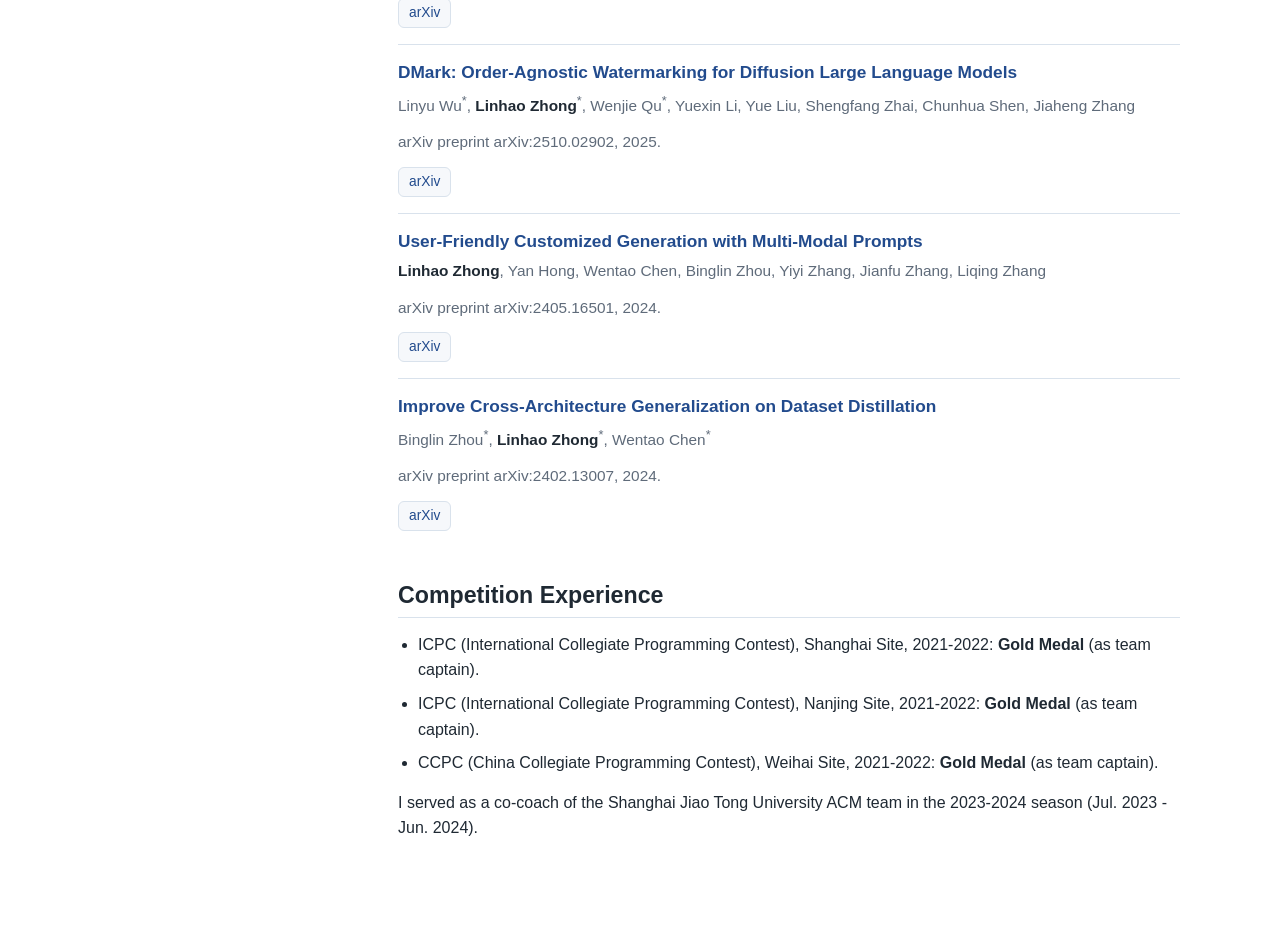
==== commit e7087f8a: "Mark TTT-Sparse co-first authors" ====
--- a/index.html
+++ b/index.html
@@ -99,7 +99,7 @@
             </a>
           </h3>
           <p class="authors">
-            Xuehao Wang, Huayu Deng, <strong>Linhao Zhong</strong>, Yanbin Wei, Hengyu Zhao,
+            Xuehao Wang<sup>*</sup>, Huayu Deng<sup>*</sup>, <strong>Linhao Zhong</strong>, Yanbin Wei, Hengyu Zhao,
             Mingyu Liu, Hao Chen, Chunhua Shen
           </p>
           <p class="venue">
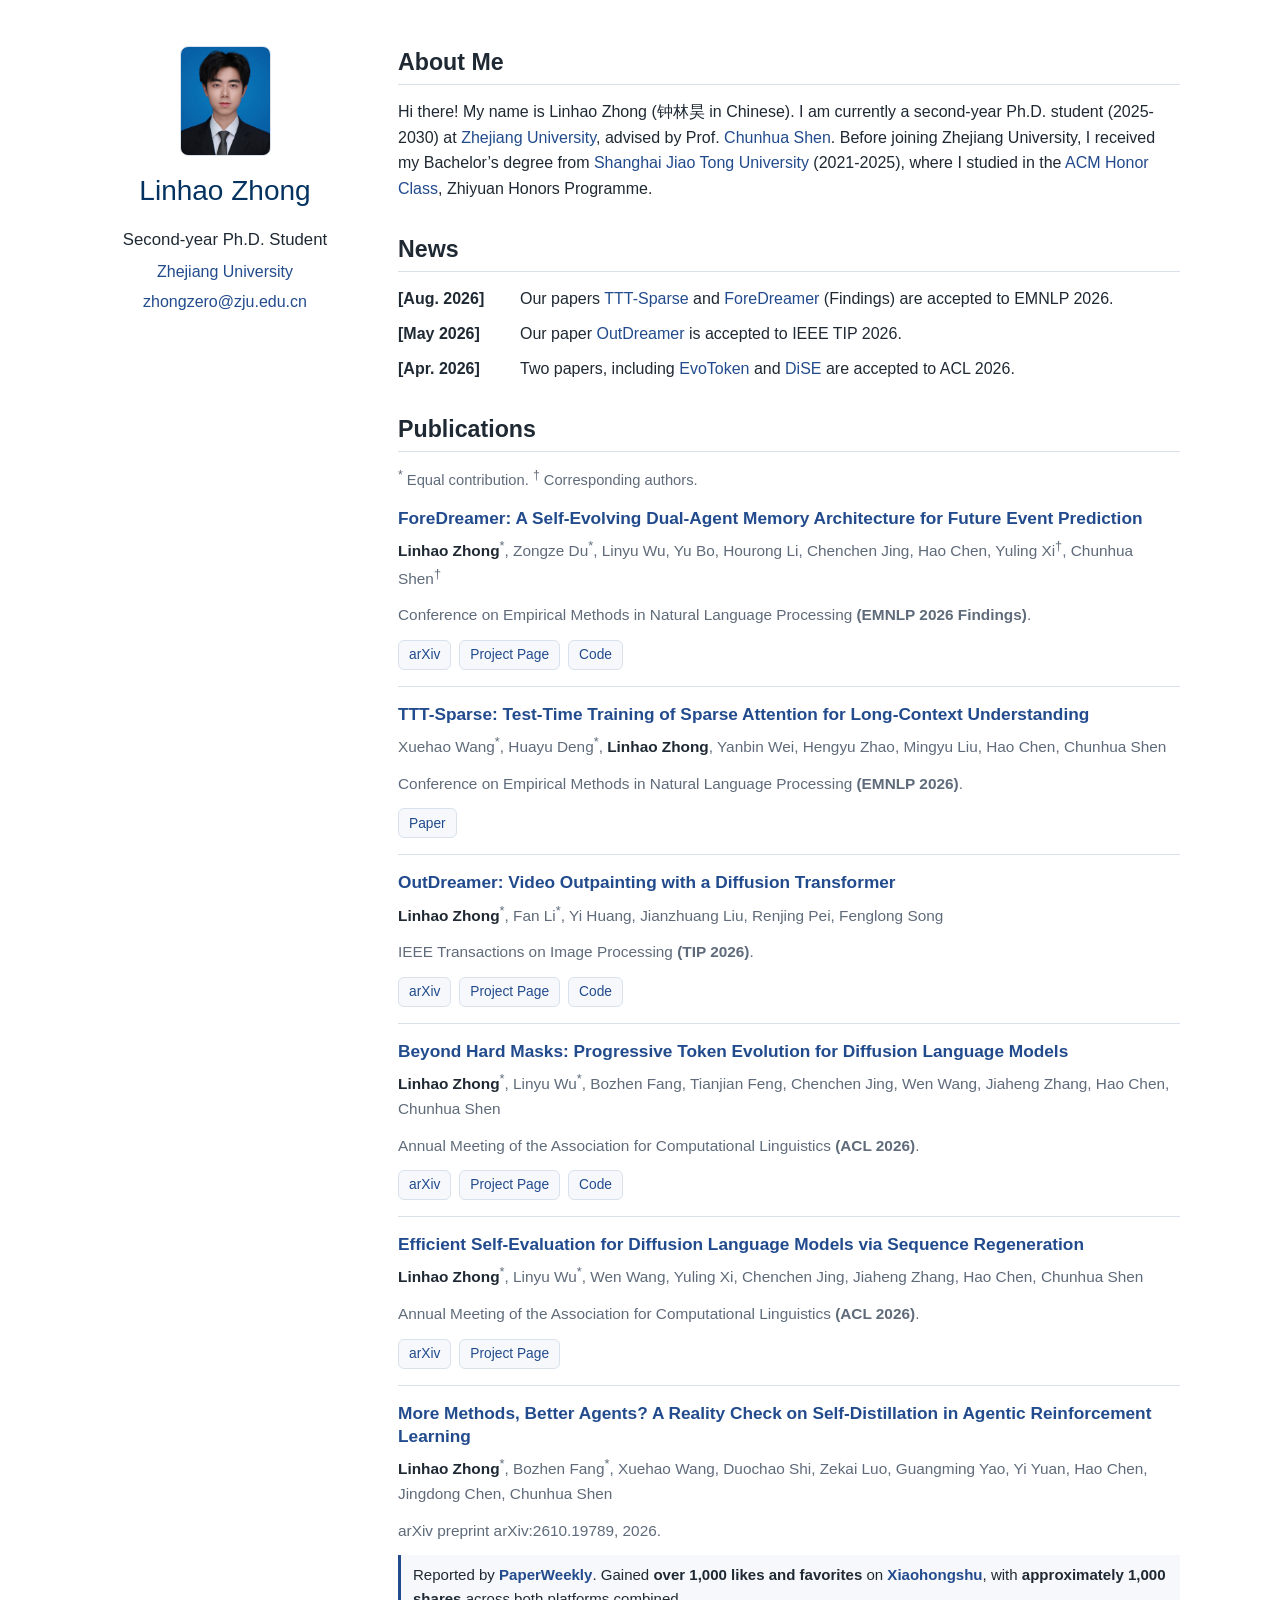
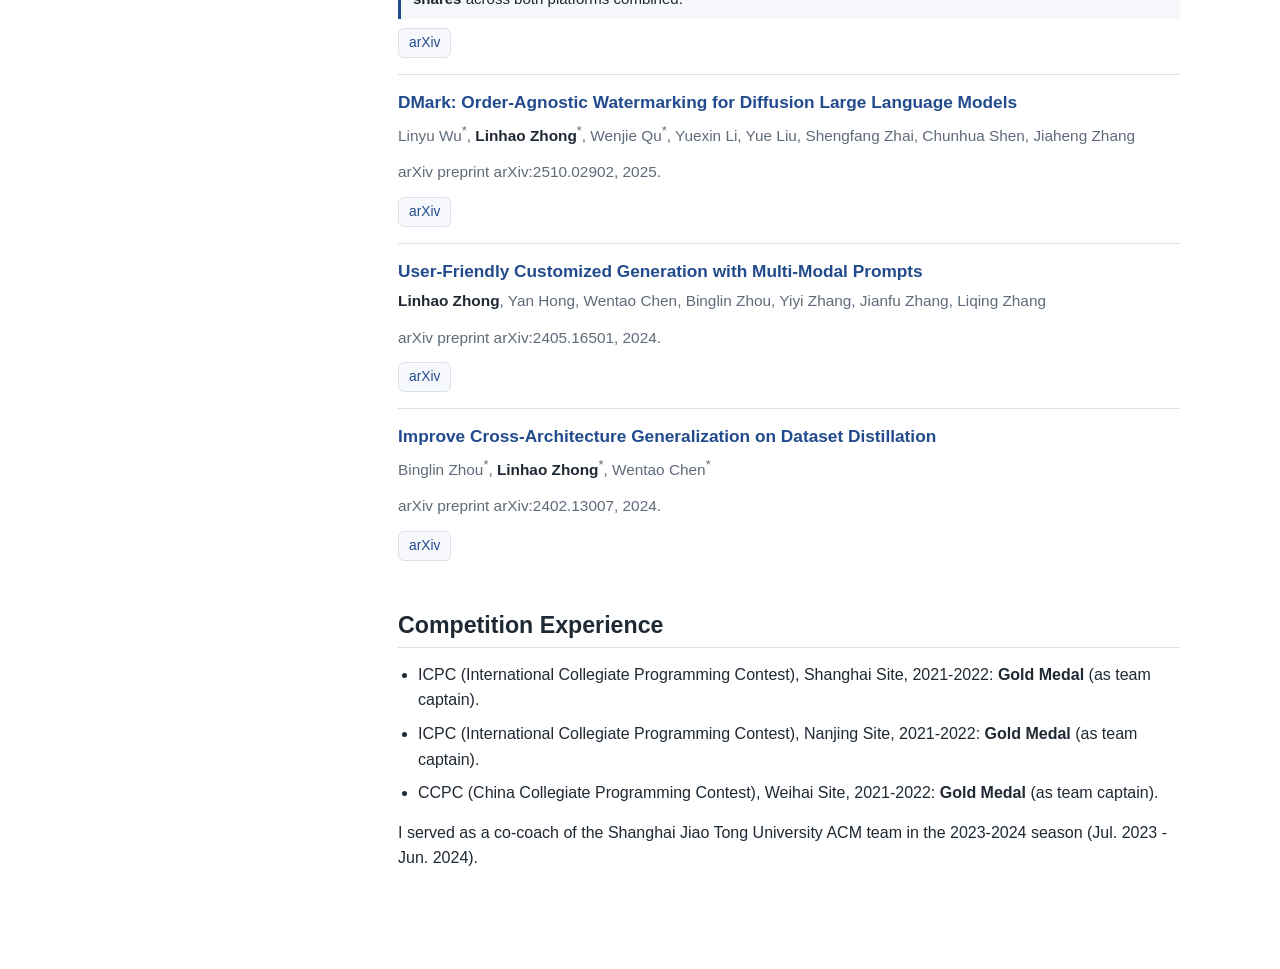
==== commit 5c163aa8: "Add TTT-Sparse paper links to news and publications" ====
--- a/index.html
+++ b/index.html
@@ -41,7 +41,9 @@
           <li>
             <strong>[Aug. 2026]</strong>
             <span>
-              Our papers TTT-Sparse and
+              Our papers
+              <a href="https://aclanthology.org/2026.emnlp-main.1575.pdf" target="_blank" rel="noopener">TTT-Sparse</a>
+              and
               <a href="https://zhongzero.github.io/ForeDreamer" target="_blank" rel="noopener">ForeDreamer</a>
               (Findings) are accepted to EMNLP 2026.
             </span>
@@ -106,6 +108,9 @@
             Conference on Empirical Methods in Natural Language Processing
             <strong>(EMNLP 2026)</strong>.
           </p>
+          <div class="links">
+            <a href="https://aclanthology.org/2026.emnlp-main.1575.pdf" target="_blank" rel="noopener">Paper</a>
+          </div>
         </article>
 
         <article class="publication">
